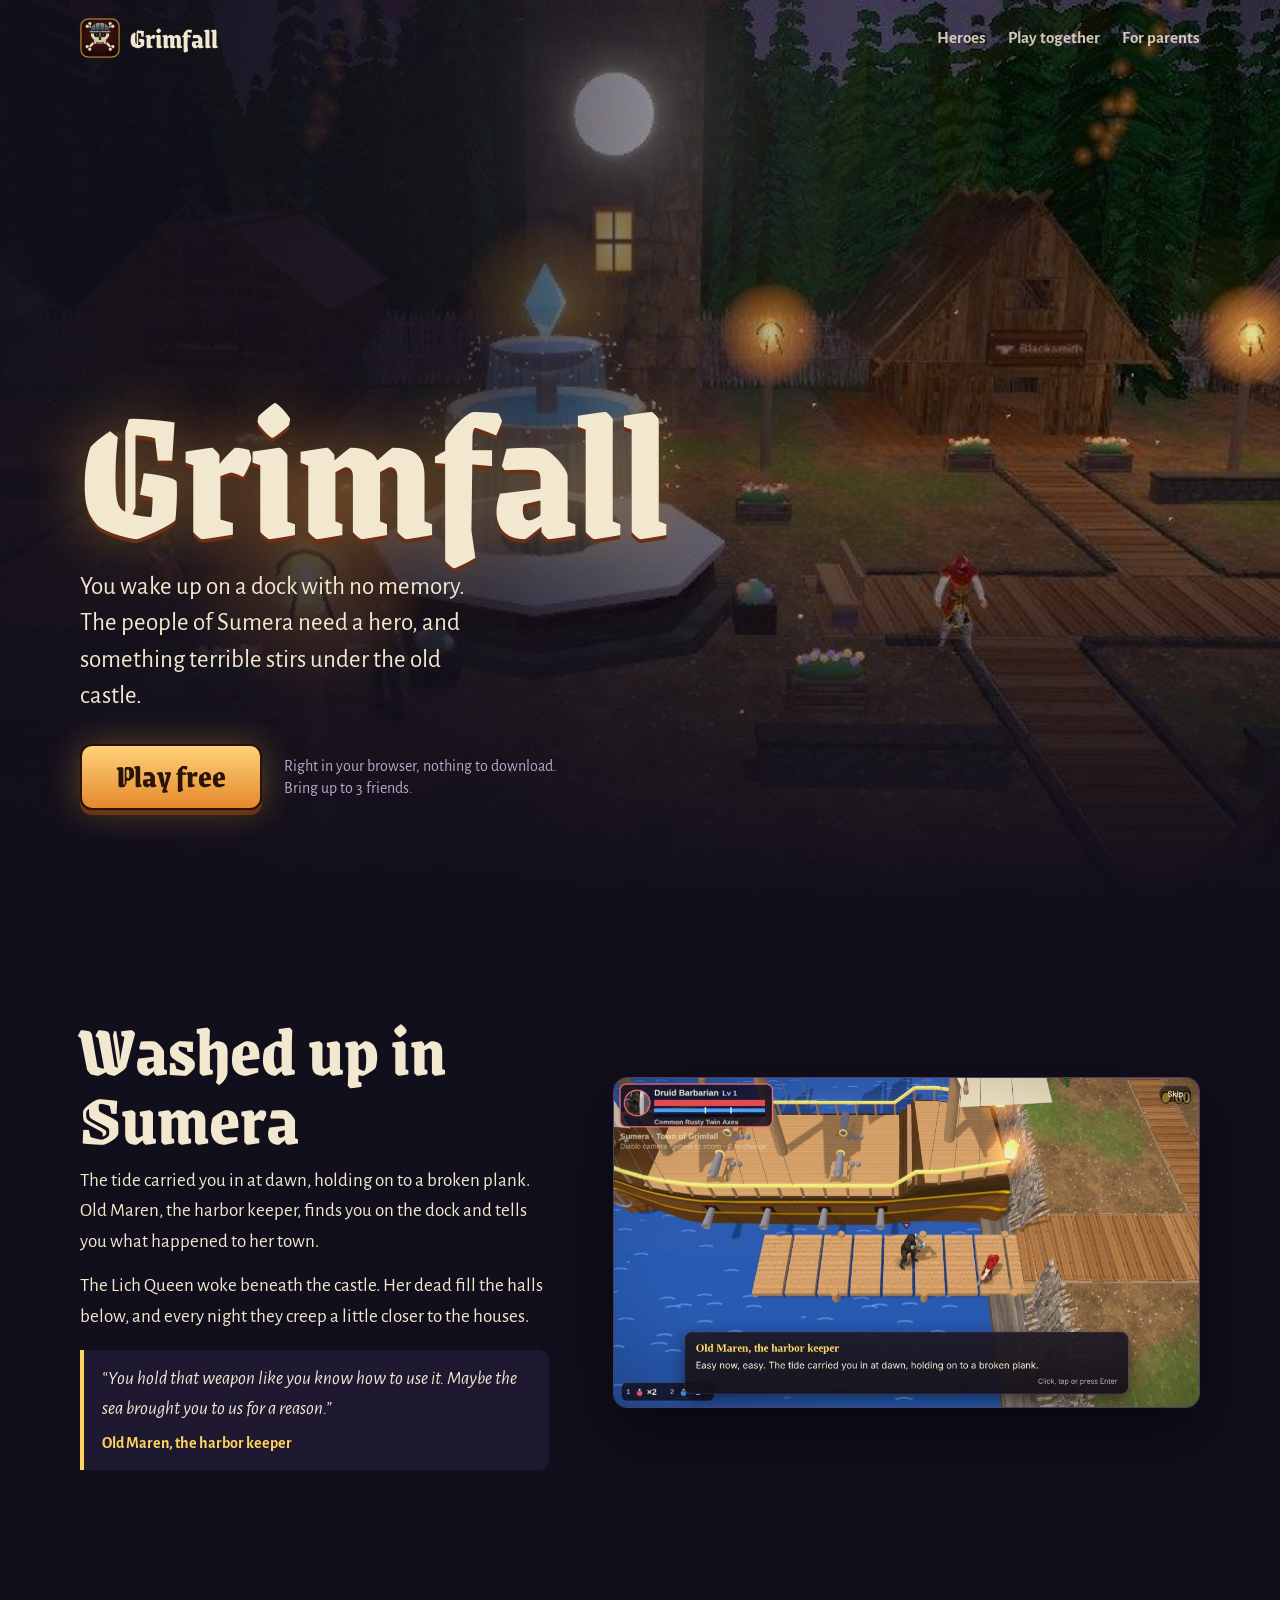
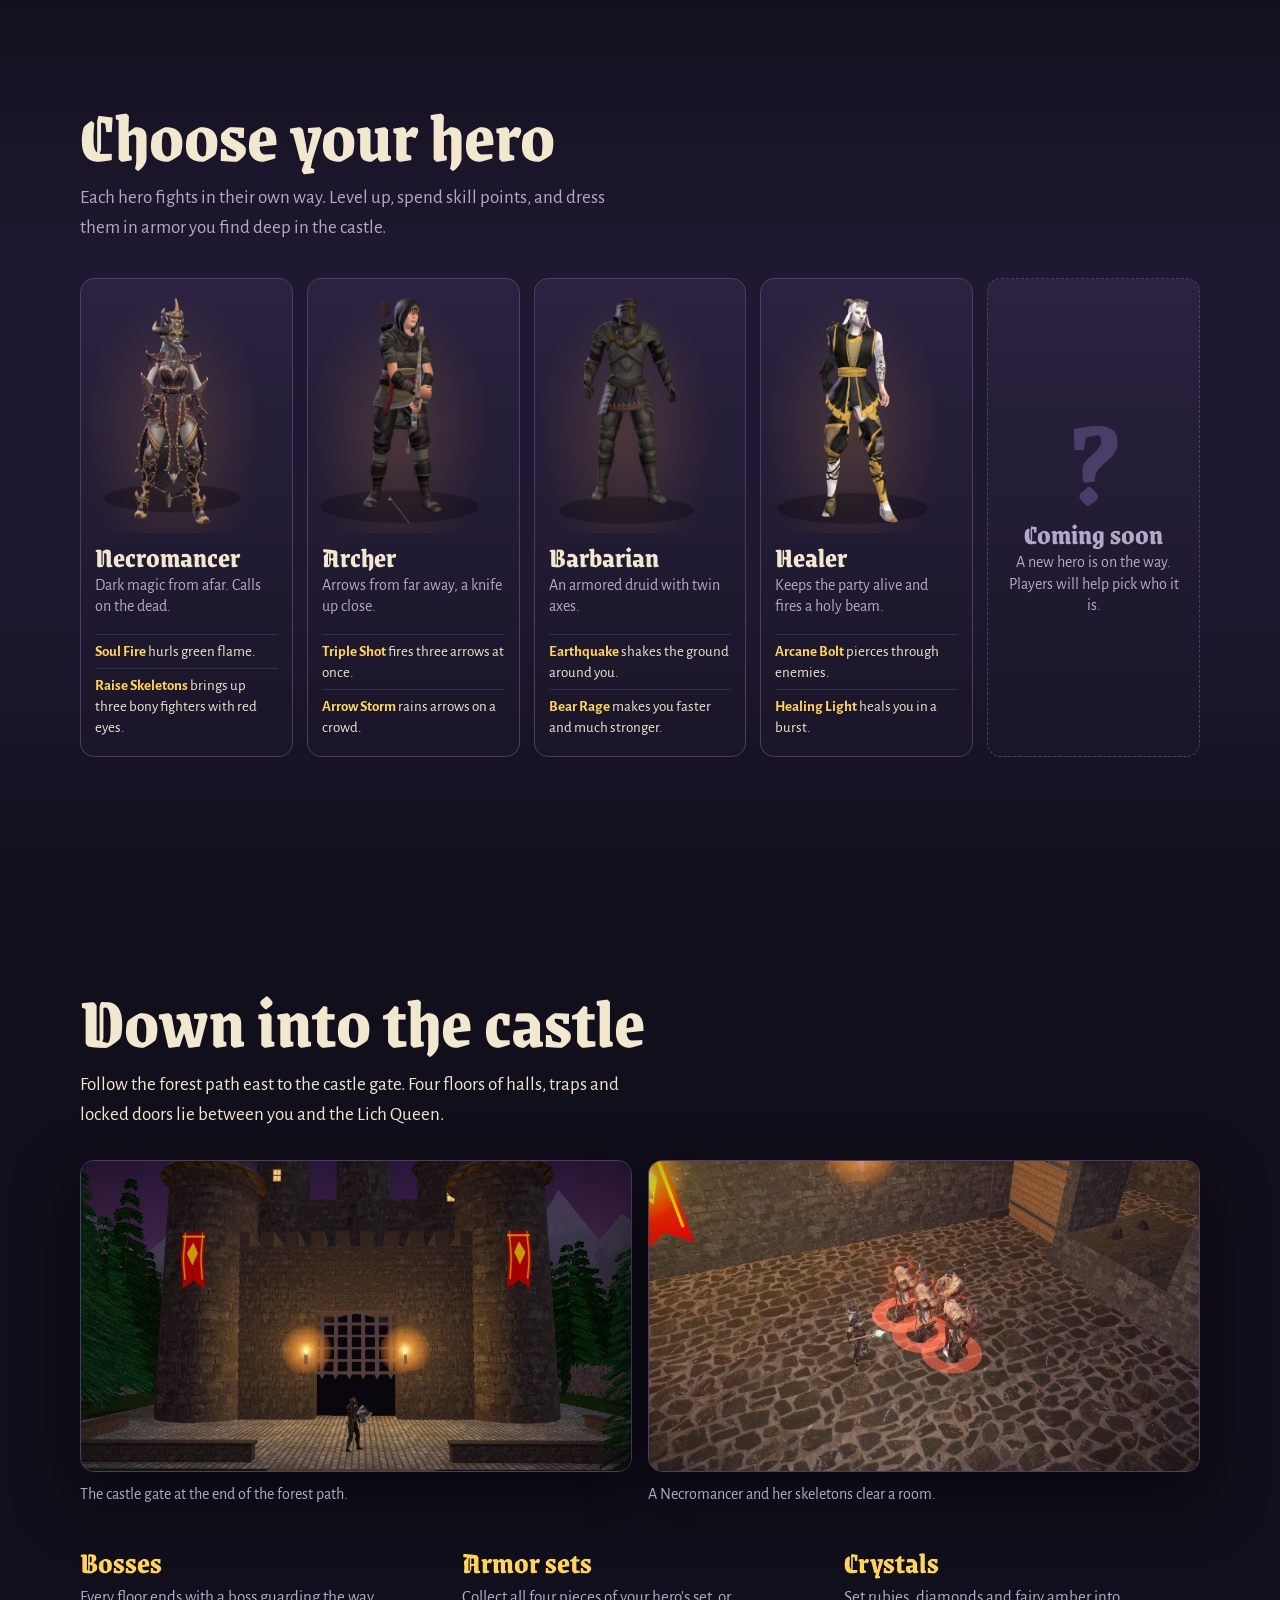
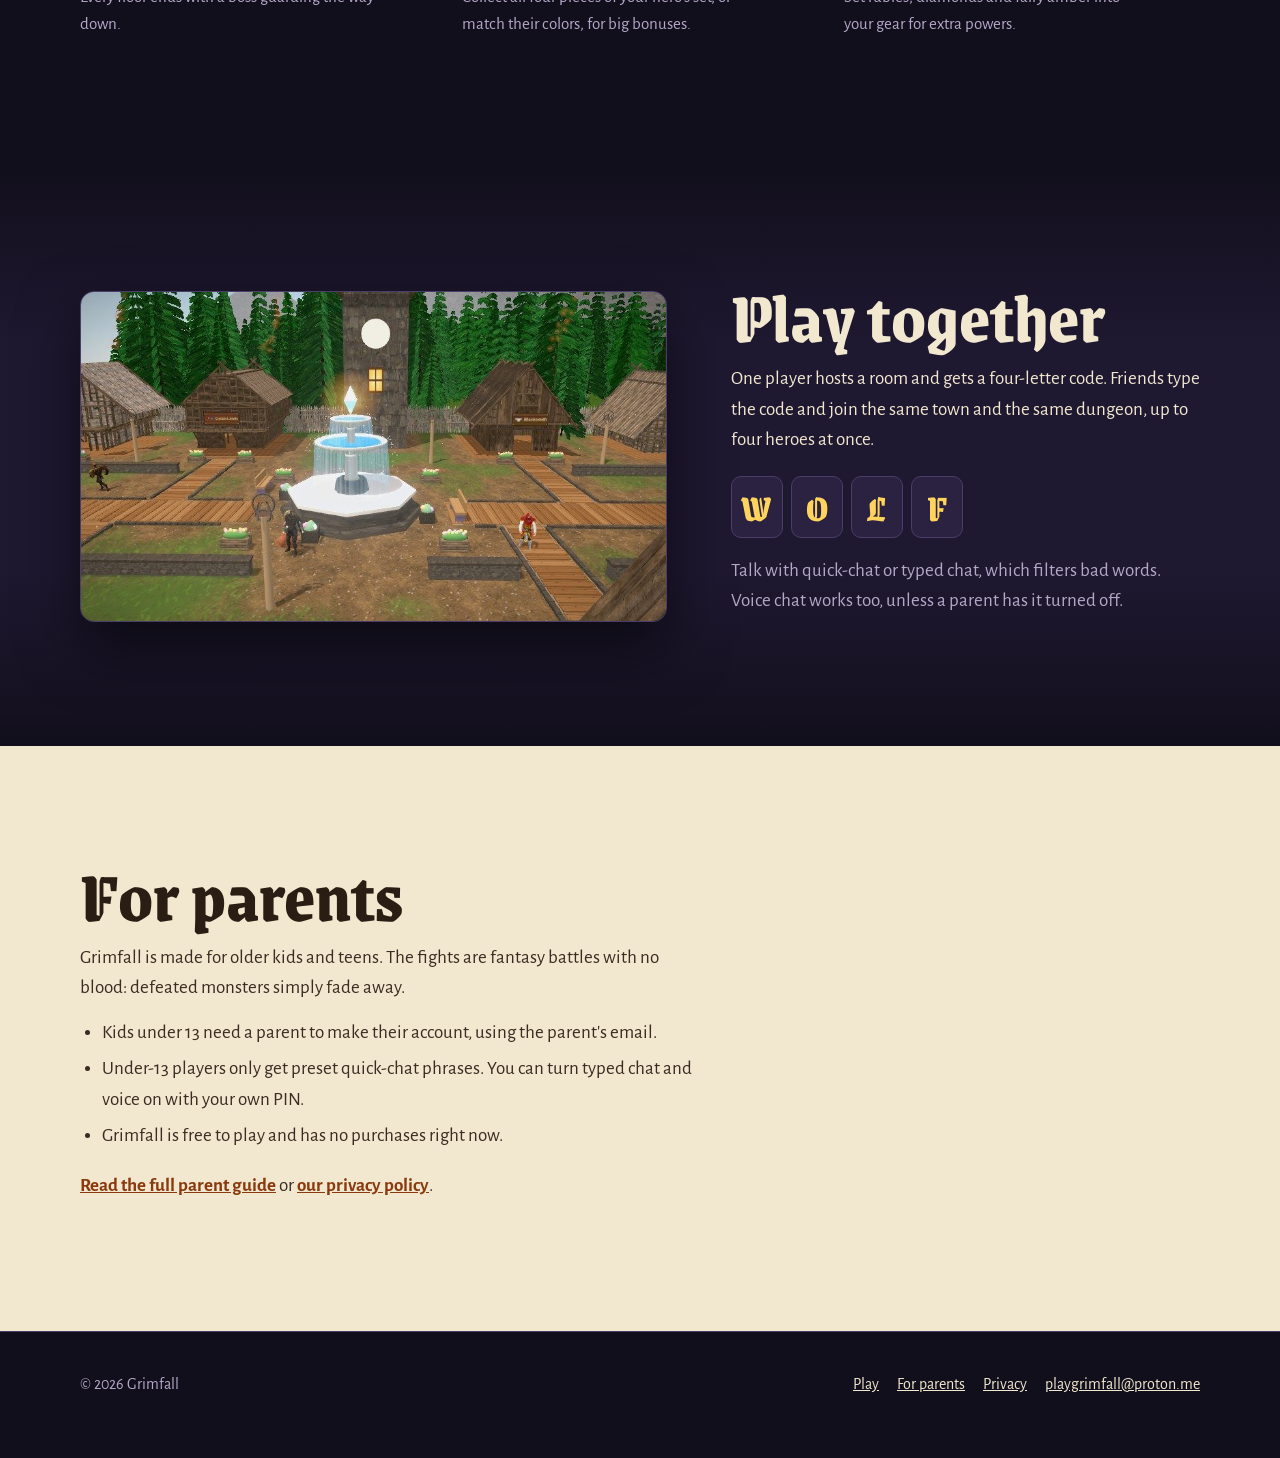
==== index.html @ 056057a1 "Grimfall website and game Co-Authored-By: Claude Opus 5.5 <noreply@anthropic.com> Claude-Session: ht" ====
<!doctype html>
<html lang="en">
<head>
<meta charset="utf-8">
<meta name="viewport" content="width=device-width, initial-scale=1">
<title>Grimfall</title>
<meta name="description" content="Grimfall is a free dungeon adventure you play in your browser. Wake up on the dock of Sumera, pick a hero, and fight your way down to the Lich Queen with up to three friends.">
<meta property="og:title" content="Grimfall">
<meta property="og:description" content="A free dungeon adventure in your browser. Up to 4 friends online.">
<meta property="og:image" content="img/town-night.jpg">
<link rel="icon" href="favicon.ico">
<link rel="apple-touch-icon" href="apple-touch-icon.png">
<link rel="preconnect" href="https://fonts.googleapis.com">
<link rel="preconnect" href="https://fonts.gstatic.com" crossorigin>
<link href="https://fonts.googleapis.com/css2?family=Grenze+Gotisch:wght@600;800&family=Alegreya+Sans:ital,wght@0,400;0,700;1,400&display=swap" rel="stylesheet">
<link rel="stylesheet" href="style.css">
</head>
<body>
<header class="top">
  <div class="wrap">
    <a class="brand" href="./"><img src="img/emblem.png" alt="">Grimfall</a>
    <nav aria-label="Main">
      <a class="hide-sm" href="#heroes">Heroes</a>
      <a class="hide-sm" href="#together">Play together</a>
      <a href="parents.html">For parents</a>
    </nav>
  </div>
</header>

<main>
  <div class="hero">
    <img src="img/town-night.jpg" alt="The town of Sumera at night, lit by fire baskets around a glowing crystal fountain">
    <div class="wrap">
      <h1 class="logo">Grimfall</h1>
      <p class="lead">You wake up on a dock with no memory. The people of Sumera need a hero, and something terrible stirs under the old castle.</p>
      <div class="cta">
        <a class="btn" href="play/">Play free</a>
        <small>Right in your browser, nothing to download.<br>Bring up to 3 friends.</small>
      </div>
    </div>
  </div>

  <section id="story">
    <div class="wrap split">
      <div class="text">
        <h2>Washed up in Sumera</h2>
        <p>The tide carried you in at dawn, holding on to a broken plank. Old Maren, the harbor keeper, finds you on the dock and tells you what happened to her town.</p>
        <p>The Lich Queen woke beneath the castle. Her dead fill the halls below, and every night they creep a little closer to the houses.</p>
        <blockquote class="quote">“You hold that weapon like you know how to use it. Maybe the sea brought you to us for a reason.”<cite>Old Maren, the harbor keeper</cite></blockquote>
      </div>
      <img class="shot" src="img/dock.jpg" alt="The hero standing on the dock beside Old Maren, with her words in a dialogue box" loading="lazy">
    </div>
  </section>

  <section id="heroes" class="heroes">
    <div class="wrap">
      <h2>Choose your hero</h2>
      <p class="dim" style="max-width:56ch;color:var(--dim)">Each hero fights in their own way. Level up, spend skill points, and dress them in armor you find deep in the castle.</p>
      <div class="roster">
        <article class="char">
          <img src="img/hero-sorceress.png" alt="The Necromancer in a horned purple and gold robe" loading="lazy">
          <h3>Necromancer</h3>
          <p class="role">Dark magic from afar. Calls on the dead.</p>
          <ul><li><b>Soul Fire</b> hurls green flame.</li><li><b>Raise Skeletons</b> brings up three bony fighters with red eyes.</li></ul>
        </article>
        <article class="char">
          <img src="img/hero-archer.png" alt="The Archer with a longbow" loading="lazy">
          <h3>Archer</h3>
          <p class="role">Arrows from far away, a knife up close.</p>
          <ul><li><b>Triple Shot</b> fires three arrows at once.</li><li><b>Arrow Storm</b> rains arrows on a crowd.</li></ul>
        </article>
        <article class="char">
          <img src="img/hero-barbarian.png" alt="The Druid Barbarian in armor with twin axes" loading="lazy">
          <h3>Barbarian</h3>
          <p class="role">An armored druid with twin axes.</p>
          <ul><li><b>Earthquake</b> shakes the ground around you.</li><li><b>Bear Rage</b> makes you faster and much stronger.</li></ul>
        </article>
        <article class="char">
          <img src="img/hero-healer.png" alt="The Healer Wizard in white and blue robes" loading="lazy">
          <h3>Healer</h3>
          <p class="role">Keeps the party alive and fires a holy beam.</p>
          <ul><li><b>Arcane Bolt</b> pierces through enemies.</li><li><b>Healing Light</b> heals you in a burst.</li></ul>
        </article>
        <article class="char soon">
          <div class="q" aria-hidden="true">?</div>
          <h3>Coming soon</h3>
          <p class="role">A new hero is on the way. Players will help pick who it is.</p>
        </article>
      </div>
    </div>
  </section>

  <section id="castle">
    <div class="wrap">
      <h2>Down into the castle</h2>
      <p style="max-width:56ch">Follow the forest path east to the castle gate. Four floors of halls, traps and locked doors lie between you and the Lich Queen.</p>
      <div class="pair">
        <figure><img class="shot" src="img/castle.jpg" alt="The castle gate at dusk with torches and red banners" loading="lazy"><figcaption>The castle gate at the end of the forest path.</figcaption></figure>
        <figure><img class="shot" src="img/dungeon.jpg" alt="A Necromancer's skeletons with red glowing rings fighting in a stone hall" loading="lazy"><figcaption>A Necromancer and her skeletons clear a room.</figcaption></figure>
      </div>
      <div class="facts">
        <div><h3>Bosses</h3><p>Every floor ends with a boss guarding the way down.</p></div>
        <div><h3>Armor sets</h3><p>Collect all four pieces of your hero's set, or match their colors, for big bonuses.</p></div>
        <div><h3>Crystals</h3><p>Set rubies, diamonds and fairy amber into your gear for extra powers.</p></div>
      </div>
    </div>
  </section>

  <section id="together" class="heroes">
    <div class="wrap split flip">
      <div class="text">
        <h2>Play together</h2>
        <p>One player hosts a room and gets a four-letter code. Friends type the code and join the same town and the same dungeon, up to four heroes at once.</p>
        <div class="code" aria-label="Example room code W O L F"><span>W</span><span>O</span><span>L</span><span>F</span></div>
        <p class="dim">Talk with quick-chat or typed chat, which filters bad words. Voice chat works too, unless a parent has it turned off.</p>
      </div>
      <img class="shot" src="img/town-day.jpg" alt="Sumera by day with heroes and townsfolk near the fountain" loading="lazy">
    </div>
  </section>

  <section class="parents" id="parents">
    <div class="wrap">
      <h2>For parents</h2>
      <p>Grimfall is made for older kids and teens. The fights are fantasy battles with no blood: defeated monsters simply fade away.</p>
      <ul>
        <li>Kids under 13 need a parent to make their account, using the parent's email.</li>
        <li>Under-13 players only get preset quick-chat phrases. You can turn typed chat and voice on with your own PIN.</li>
        <li>Grimfall is free to play and has no purchases right now.</li>
      </ul>
      <p><a href="parents.html">Read the full parent guide</a> or <a href="privacy.html">our privacy policy</a>.</p>
    </div>
  </section>
</main>

<footer>
  <div class="wrap">
    <span>© 2026 Grimfall</span>
    <nav aria-label="Footer"><a href="play/">Play</a><a href="parents.html">For parents</a><a href="privacy.html">Privacy</a><a href="mailto:playgrimfall@proton.me">playgrimfall@proton.me</a></nav>
  </div>
</footer>
</body>
</html>
---- style.css ----
:root{
  --ink:#120f1c;--stone:#1e1830;--stone2:#2a2240;--line:#4a3e68;
  --parch:#f2e7cf;--dim:#b4a8c9;--torch:#f6a63b;--gold:#ffd35c;--lich:#7dff8a;--blood:#b3262e;
  --display:'Grenze Gotisch','Palatino Linotype',Georgia,serif;
  --body:'Alegreya Sans','Trebuchet MS',system-ui,sans-serif;
}
*{box-sizing:border-box}
html{scroll-behavior:smooth}
@media (prefers-reduced-motion:reduce){html{scroll-behavior:auto}*{animation:none!important;transition:none!important}}
body{margin:0;background:var(--ink);color:var(--parch);font:400 19px/1.6 var(--body);-webkit-font-smoothing:antialiased}
img{max-width:100%;display:block}
a{color:var(--gold)}
a:focus-visible,button:focus-visible{outline:3px solid var(--gold);outline-offset:3px;border-radius:6px}
.wrap{width:min(1120px,100% - 32px);margin-inline:auto}

/* top bar */
.top{position:absolute;inset:0 0 auto 0;z-index:5;padding:18px 0}
.top .wrap{display:flex;align-items:center;justify-content:space-between;gap:16px}
.brand{display:flex;align-items:center;gap:10px;text-decoration:none;color:var(--parch);font:800 28px/1 var(--display)}
.brand img{width:40px;height:40px}
.top nav{display:flex;gap:22px;font-weight:700;font-size:17px}
.top nav a{color:var(--parch);text-decoration:none;opacity:.85}
.top nav a:hover{opacity:1;text-decoration:underline}

/* hero */
.hero{position:relative;min-height:min(100svh,940px);display:grid;align-items:end;overflow:hidden;isolation:isolate}
.hero>img{position:absolute;inset:0;width:100%;height:100%;object-fit:cover;object-position:60% 40%;z-index:-2}
.hero::after{content:"";position:absolute;inset:0;z-index:-1;background:
  linear-gradient(90deg,rgba(18,15,28,.92) 0%,rgba(18,15,28,.7) 38%,rgba(18,15,28,.1) 70%),
  linear-gradient(0deg,var(--ink) 0%,rgba(18,15,28,0) 34%)}
.hero .wrap{padding:150px 0 90px}
.logo{margin:0;font:800 clamp(84px,15vw,190px)/.82 var(--display);letter-spacing:-.01em;color:var(--parch);text-shadow:0 4px 0 #6b3016,0 0 60px rgba(246,166,59,.45)}
.lead{max-width:30ch;margin:22px 0 30px;font-size:clamp(20px,2.3vw,25px);line-height:1.45}
.cta{display:flex;flex-wrap:wrap;align-items:center;gap:14px 22px}
.btn{display:inline-block;font:800 clamp(26px,3vw,32px)/1 var(--display);padding:14px 34px 16px;background:linear-gradient(#ffd27a,#e5892b);color:#2a1408;border:2px solid #2a1408;border-radius:12px;box-shadow:0 5px 0 #6b3412,0 0 34px rgba(246,166,59,.35);text-decoration:none;transition:transform .12s,box-shadow .12s}
.btn:hover{transform:translateY(-2px);box-shadow:0 7px 0 #6b3412,0 0 44px rgba(246,166,59,.5)}
.btn:active{transform:translateY(3px);box-shadow:0 2px 0 #6b3412}
.cta small{color:var(--dim);font-size:16px;line-height:1.4}

/* sections */
section{padding:clamp(64px,9vw,120px) 0}
h2{margin:0 0 14px;font:800 clamp(44px,6vw,72px)/.95 var(--display);color:var(--parch)}
h3{margin:0;font:800 30px/1 var(--display)}
p{margin:0 0 14px}
.split{display:grid;grid-template-columns:1fr 1.25fr;gap:clamp(28px,5vw,64px);align-items:center}
.split.flip{grid-template-columns:1.25fr 1fr}
.split.flip .text{order:2}
.text p{max-width:52ch;color:var(--parch)}
.text p.dim{color:var(--dim)}
.shot{border-radius:14px;border:1px solid var(--line);box-shadow:0 24px 60px rgba(0,0,0,.55)}
.quote{margin:18px 0 0;padding:14px 18px;border-left:4px solid var(--gold);background:var(--stone);border-radius:0 10px 10px 0;font-style:italic;color:var(--parch)}
.quote cite{display:block;margin-top:6px;font-style:normal;color:var(--gold);font-weight:700;font-size:16px}

/* heroes */
.heroes{background:linear-gradient(180deg,var(--ink),var(--stone) 30%,var(--stone) 70%,var(--ink))}
.roster{display:grid;grid-template-columns:repeat(5,minmax(0,1fr));gap:14px;margin-top:34px}
.char{display:flex;flex-direction:column;padding:10px 14px 18px;border-radius:14px;background:linear-gradient(180deg,var(--stone2),#1a1528);border:1px solid var(--line)}
.char img{aspect-ratio:3/4;object-fit:cover;object-fit:contain;margin:0 -14px 10px;width:calc(100% + 28px);background:radial-gradient(ellipse at 50% 60%,rgba(246,166,59,.18),transparent 70%)}
.char h3{font-size:28px}
.char .role{margin:4px 0 10px;color:var(--dim);font-size:16px;line-height:1.35}
.char ul{list-style:none;margin:auto 0 0;padding:0;font-size:15px;line-height:1.4}
.char li{padding:6px 0 0;border-top:1px solid rgba(74,62,104,.6);margin-top:6px}
.char li b{color:var(--gold);font-weight:700}
.char.soon{border-style:dashed;justify-content:center;align-items:center;text-align:center;color:var(--dim)}
.char.soon .q{font:800 120px/1 var(--display);color:var(--line)}
@media (max-width:980px){.roster{grid-template-columns:repeat(2,minmax(0,1fr))}}
@media (max-width:340px){.roster{grid-template-columns:1fr}}

/* dungeon */
.pair{display:grid;grid-template-columns:1fr 1fr;gap:16px;margin-top:30px}
.pair figure{margin:0}
.pair figcaption{margin-top:10px;color:var(--dim);font-size:16px}
.facts{display:grid;grid-template-columns:repeat(3,minmax(0,1fr));gap:26px;margin-top:40px}
.facts h3{font-size:30px;color:var(--gold);margin-bottom:6px}
.facts p{color:var(--dim);font-size:17px;max-width:34ch}

/* friends */
.code{display:inline-flex;gap:8px;margin:6px 0 18px}
.code span{display:grid;place-items:center;width:52px;height:62px;border-radius:10px;background:var(--stone2);border:1px solid var(--line);font:800 38px/1 var(--display);color:var(--gold)}

/* parents band */
.parents{background:var(--parch);color:#2a1d14}
.parents h2{color:#2a1d14}
.parents p{color:#3a2c22;max-width:60ch}
.parents ul{margin:0 0 20px;padding-left:22px;max-width:62ch;color:#3a2c22}
.parents li{margin-bottom:6px}
.parents a{color:#8a3a0e;font-weight:700}

/* footer */
footer{padding:40px 0 60px;color:var(--dim);font-size:16px;border-top:1px solid var(--line)}
footer .wrap{display:flex;flex-wrap:wrap;gap:12px 28px;align-items:center;justify-content:space-between}
footer nav{display:flex;flex-wrap:wrap;gap:18px}
footer a{color:var(--parch)}

/* document pages */
.doc{padding:120px 0 80px}
.doc .wrap{width:min(760px,100% - 32px)}
.doc h1{margin:0 0 10px;font:800 clamp(52px,8vw,84px)/.95 var(--display)}
.doc h2{font-size:clamp(34px,4.5vw,44px);margin:44px 0 10px}
.doc p,.doc li{color:var(--parch);max-width:68ch}
.doc .dim{color:var(--dim)}
.doc ul{padding-left:22px}
.doc li{margin-bottom:8px}

@media (max-width:820px){
  .split,.split.flip{grid-template-columns:1fr}
  .split.flip .text{order:0}
  .pair,.facts{grid-template-columns:1fr}
  .top nav{gap:14px;font-size:15px}
  .hero::after{background:linear-gradient(0deg,var(--ink) 8%,rgba(18,15,28,.75) 55%,rgba(18,15,28,.35) 100%)}
}
@media (max-width:520px){.top nav a.hide-sm{display:none}}
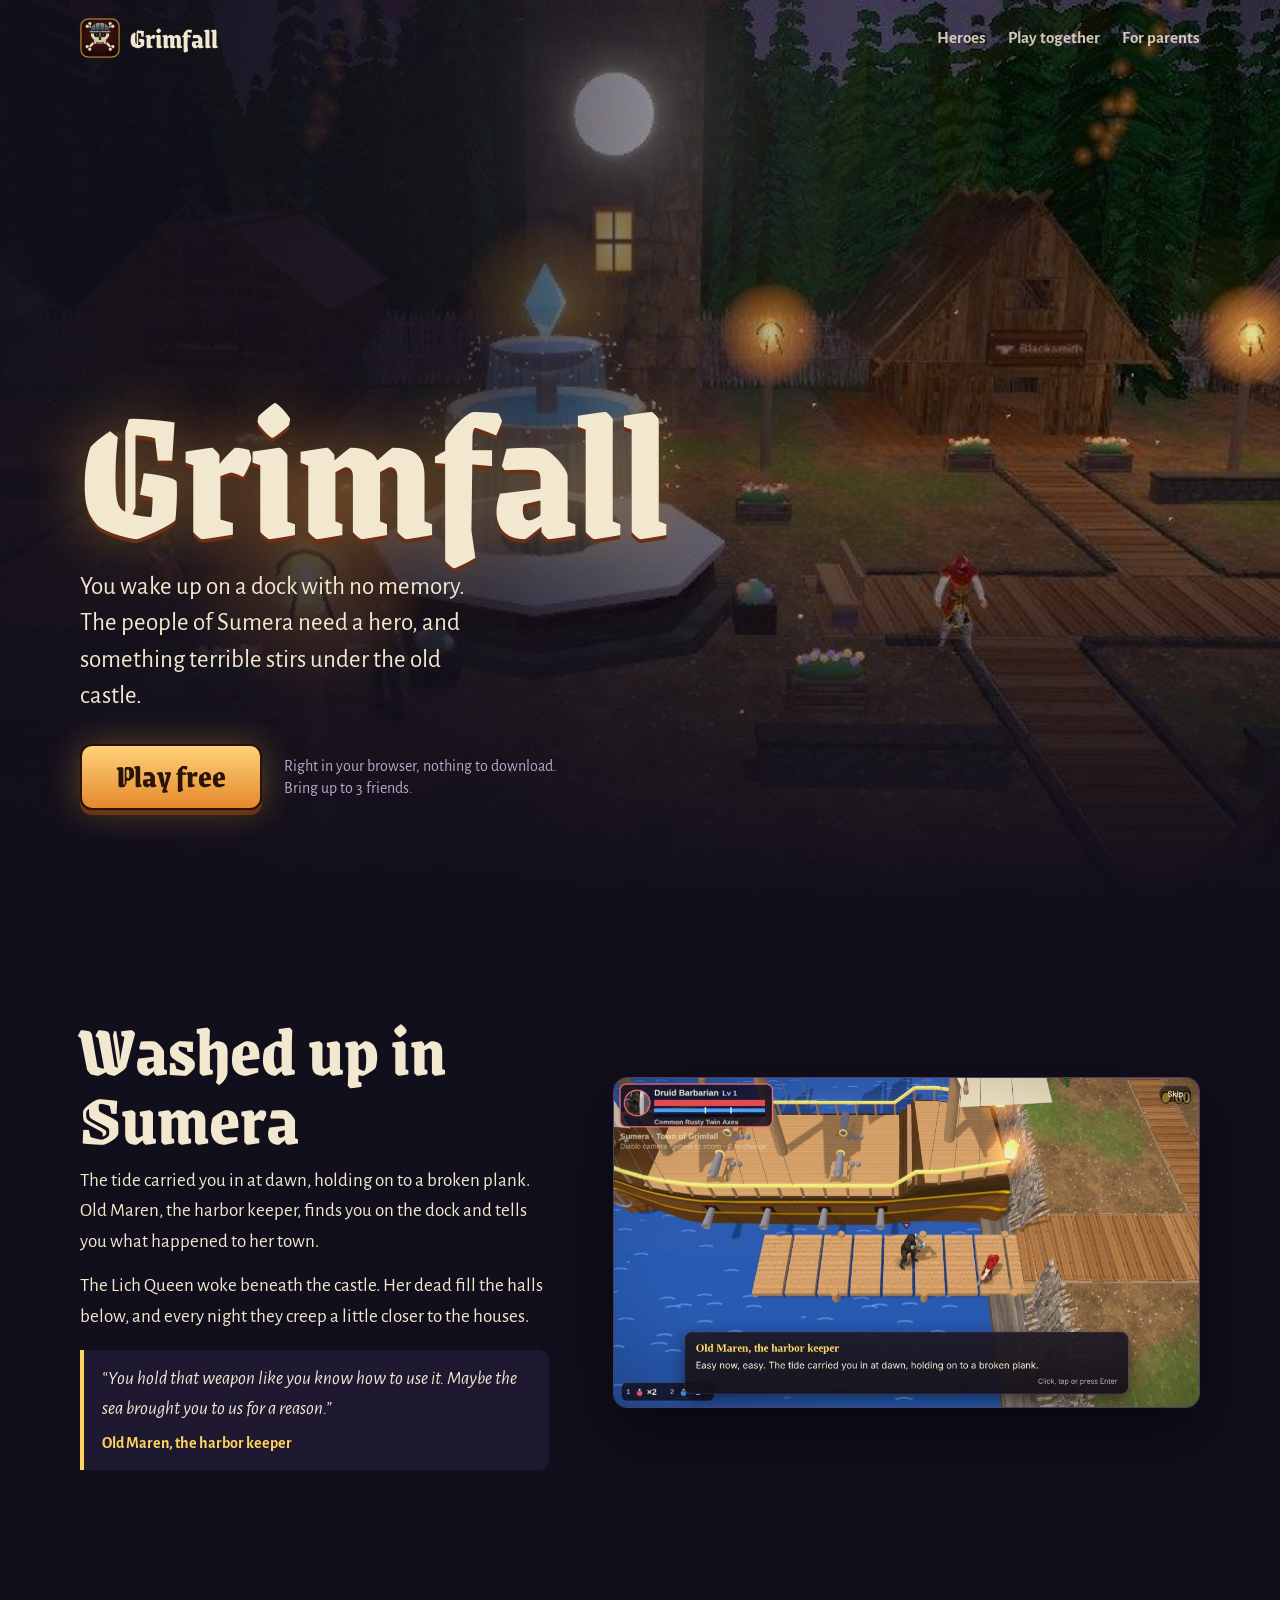
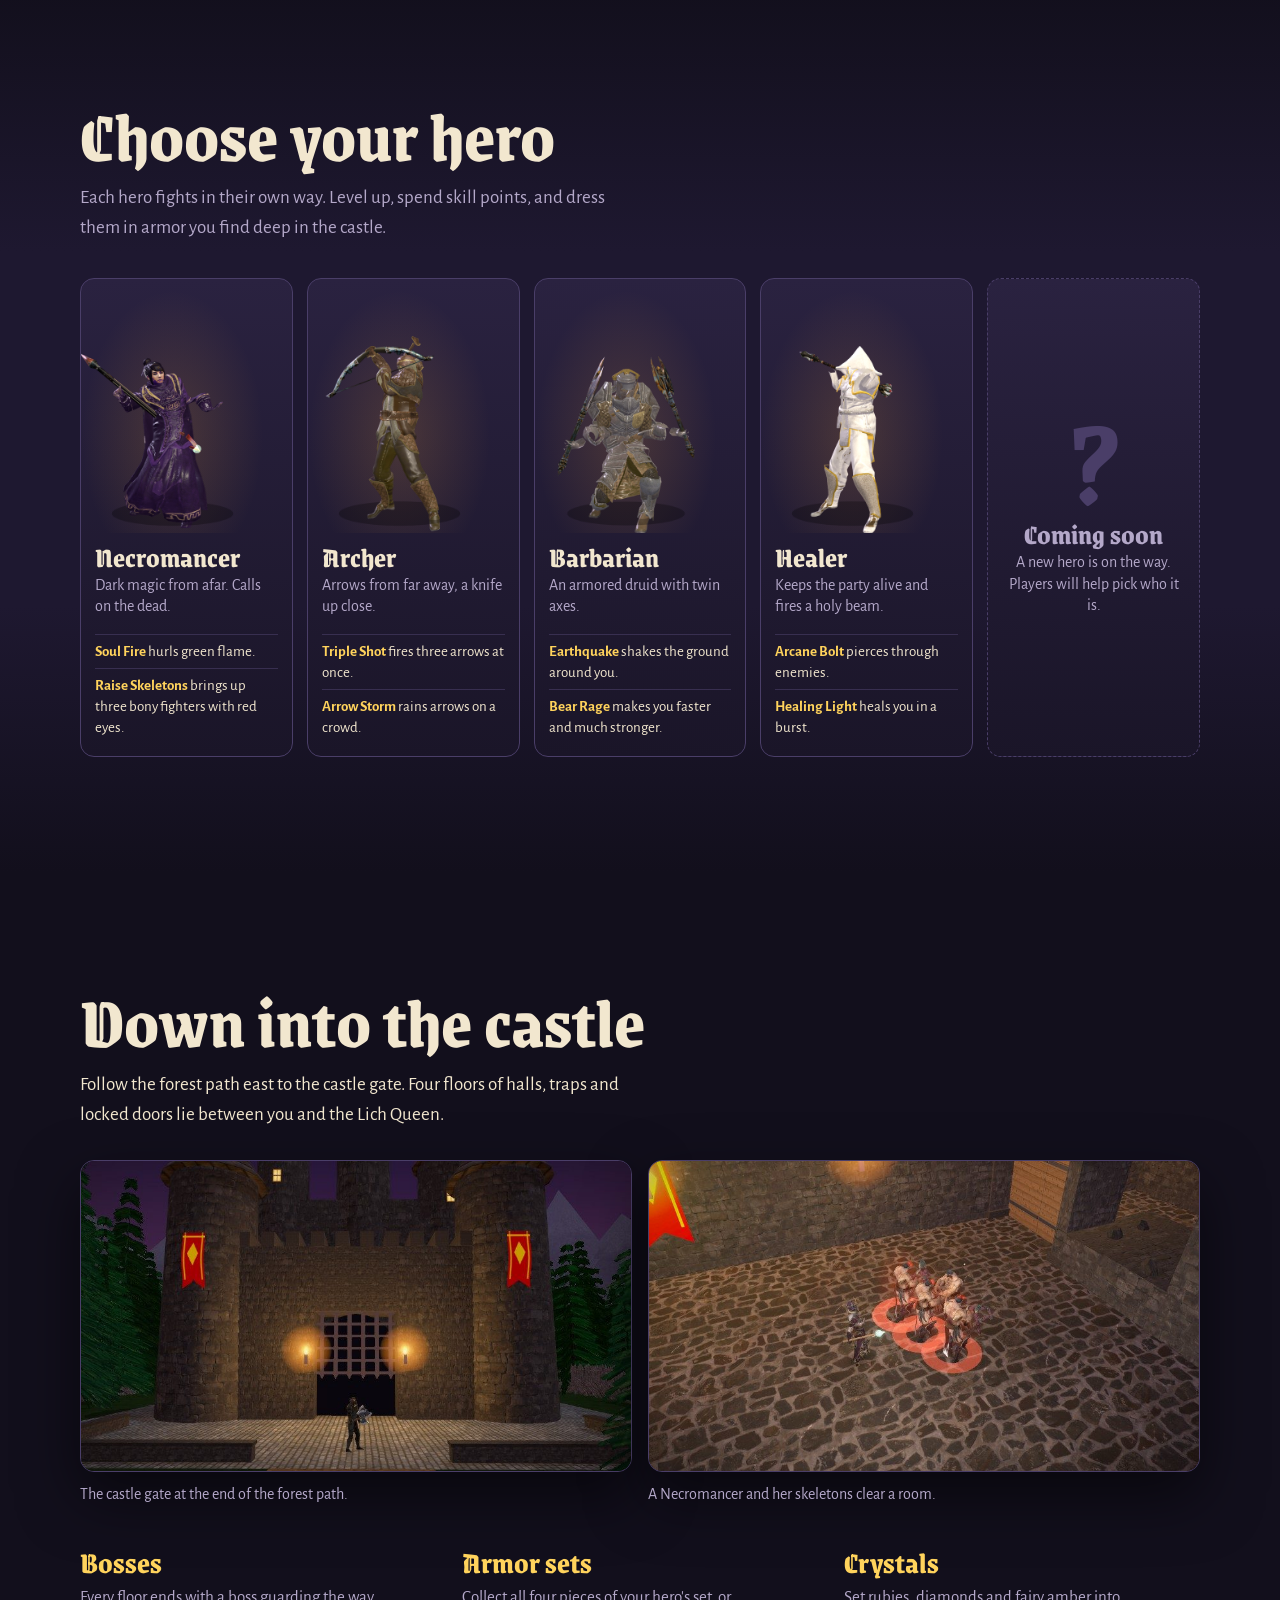
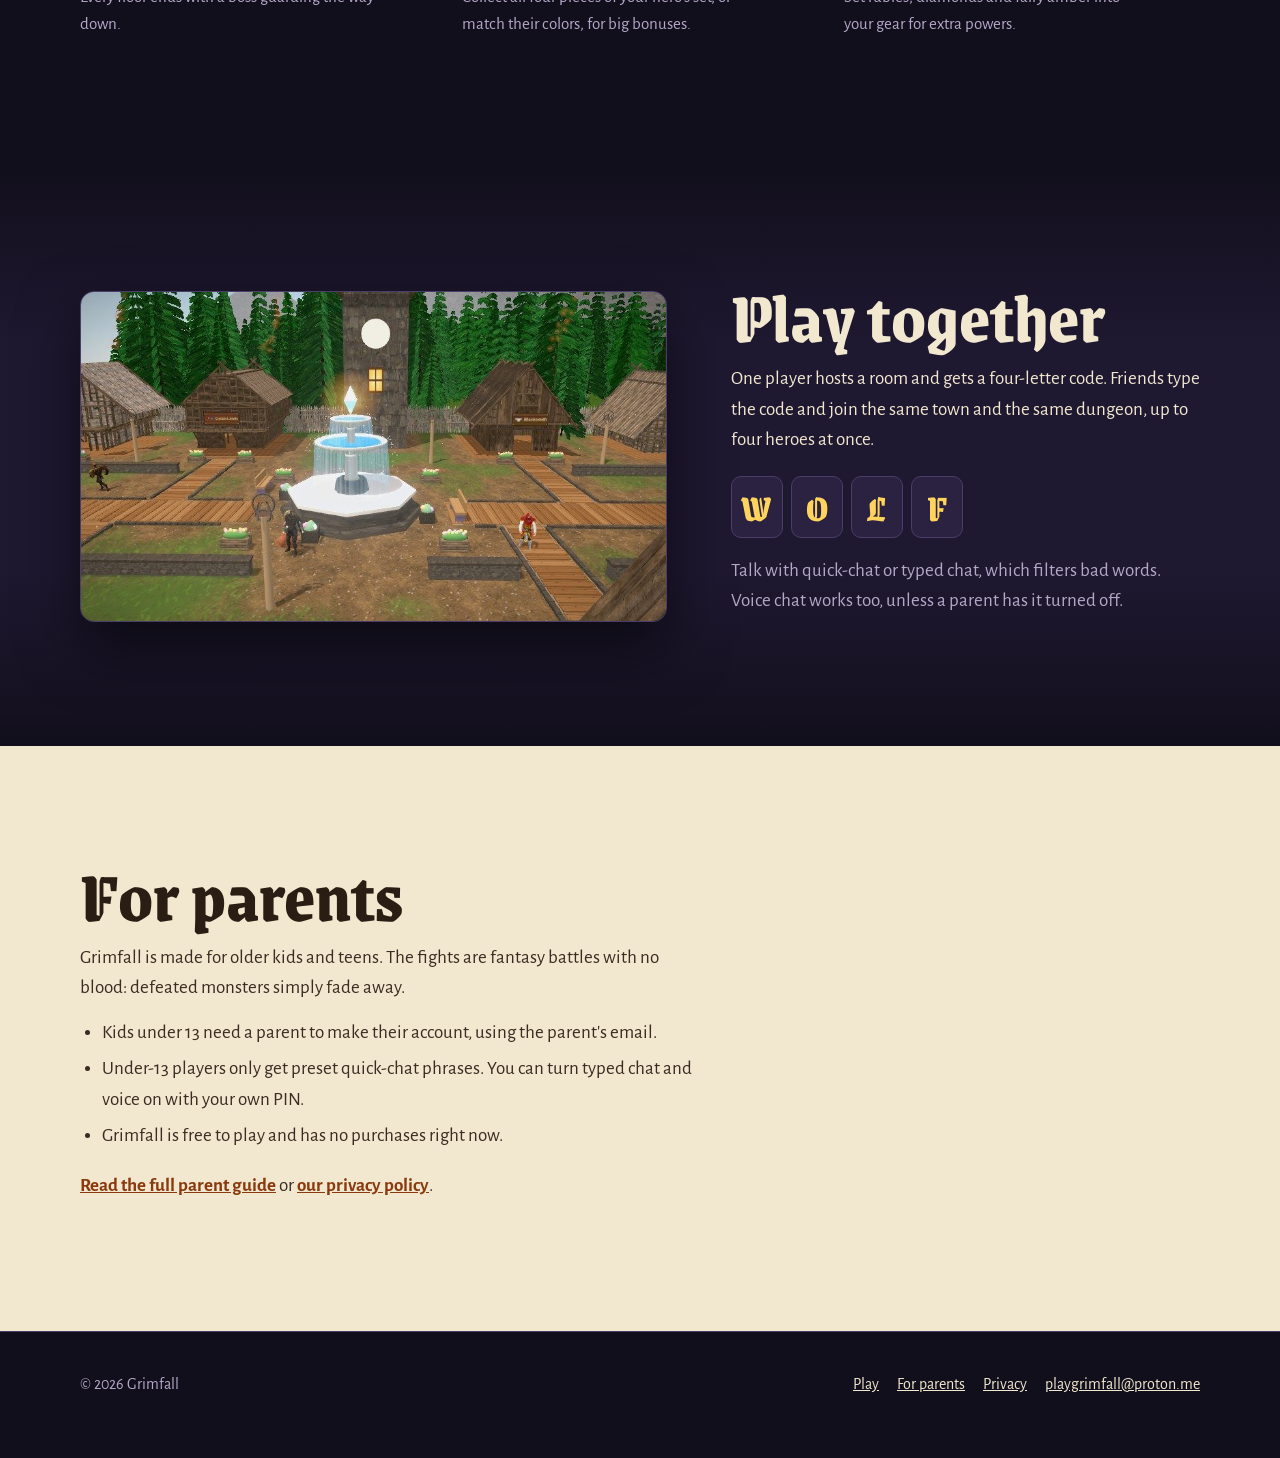
==== commit 31c9b61d: "Go live: new game on playgrimfall.com/play (heroes in new armor, voices, scrolls, spice merchant, Gr" ====
--- a/index.html
+++ b/index.html
@@ -58,25 +58,25 @@
       <p class="dim" style="max-width:56ch;color:var(--dim)">Each hero fights in their own way. Level up, spend skill points, and dress them in armor you find deep in the castle.</p>
       <div class="roster">
         <article class="char">
-          <img src="img/hero-sorceress.png" alt="The Necromancer in a horned purple and gold robe" loading="lazy">
+          <img src="img/hero-necromancer.png" alt="The Necromancer in a long purple and gold robe with a horned circlet" loading="lazy">
           <h3>Necromancer</h3>
           <p class="role">Dark magic from afar. Calls on the dead.</p>
           <ul><li><b>Soul Fire</b> hurls green flame.</li><li><b>Raise Skeletons</b> brings up three bony fighters with red eyes.</li></ul>
         </article>
         <article class="char">
-          <img src="img/hero-archer.png" alt="The Archer with a longbow" loading="lazy">
+          <img src="img/hero-archer.png" alt="The Archer in leather and gold armor" loading="lazy">
           <h3>Archer</h3>
           <p class="role">Arrows from far away, a knife up close.</p>
           <ul><li><b>Triple Shot</b> fires three arrows at once.</li><li><b>Arrow Storm</b> rains arrows on a crowd.</li></ul>
         </article>
         <article class="char">
-          <img src="img/hero-barbarian.png" alt="The Druid Barbarian in armor with twin axes" loading="lazy">
+          <img src="img/hero-barbarian.png" alt="The Druid Barbarian in steel plate armor with gold trim and twin axes" loading="lazy">
           <h3>Barbarian</h3>
           <p class="role">An armored druid with twin axes.</p>
           <ul><li><b>Earthquake</b> shakes the ground around you.</li><li><b>Bear Rage</b> makes you faster and much stronger.</li></ul>
         </article>
         <article class="char">
-          <img src="img/hero-healer.png" alt="The Healer Wizard in white and blue robes" loading="lazy">
+          <img src="img/hero-healer.png" alt="The Healer Wizard in a white and gold coat and a tall white hat" loading="lazy">
           <h3>Healer</h3>
           <p class="role">Keeps the party alive and fires a holy beam.</p>
           <ul><li><b>Arcane Bolt</b> pierces through enemies.</li><li><b>Healing Light</b> heals you in a burst.</li></ul>
